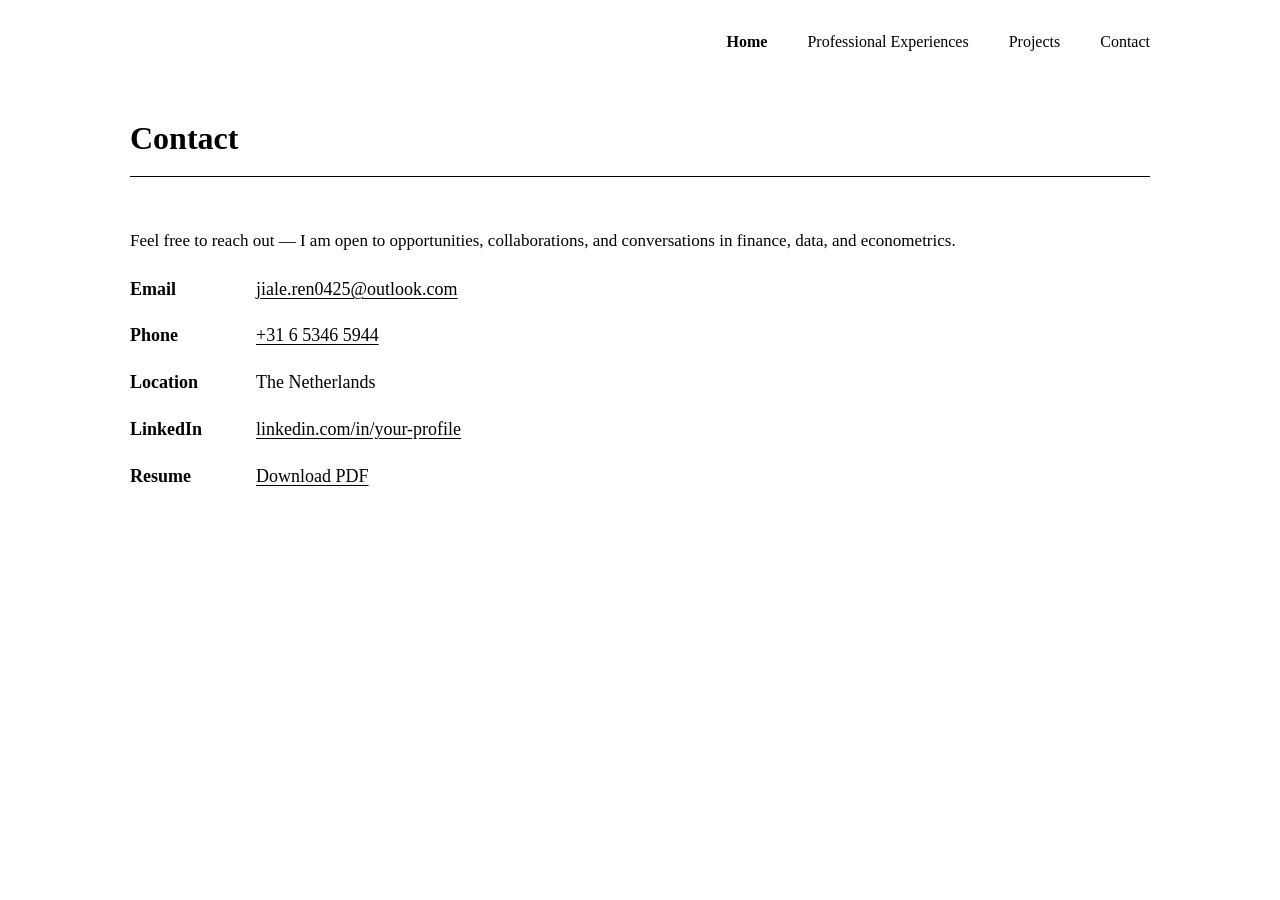
==== contact.html @ ab1dc16a "Add files via upload" ====
<!DOCTYPE html>
<html lang="en">
<head>
  <meta charset="UTF-8">
  <meta name="viewport" content="width=device-width, initial-scale=1.0">
  <title>Contact — Jiale Ren</title>
  <link rel="stylesheet" href="styles.css">
</head>
<body>

  <nav>
    <ul>
      <li><a href="index.html" class="active">Home</a></li>
      <li><a href="work.html">Professional Experiences</a></li>
      <li><a href="projects.html">Projects</a></li>
      <li><a href="contact.html">Contact</a></li>
    </ul>
  </nav>

  <main class="container">

    <h1 class="page-title scroll-reveal">Contact</h1>

    <div class="scroll-reveal">
      <p>Feel free to reach out — I am open to opportunities, collaborations, and conversations in finance, data, and econometrics.</p>

      <ul class="contact-list">
        <li>
          <span class="label">Email</span>
          <a href="mailto:jiale.ren0425@outlook.com">jiale.ren0425@outlook.com</a>
        </li>
        <li>
          <span class="label">Phone</span>
          <a href="tel:+31653465944">+31 6 5346 5944</a>
        </li>
        <li>
          <span class="label">Location</span>
          <span>The Netherlands</span>
        </li>
        <li>
          <span class="label">LinkedIn</span>
          <a href="https://www.linkedin.com/in/your-profile" target="_blank" rel="noopener">linkedin.com/in/your-profile</a>
        </li>
        <li>
          <span class="label">Resume</span>
          <a href="assets/resume.pdf" target="_blank" rel="noopener">Download PDF</a>
        </li>
      </ul>
    </div>

  </main>

  <script src="script.js" defer></script>
</body>
</html>
---- styles.css ----
/* ========================================
   Reset & Base
   ======================================== */
* {
  margin: 0;
  padding: 0;
  box-sizing: border-box;
}

html {
  scroll-behavior: smooth;
}

body {
  font-family: "Times New Roman", Times, serif;
  background-color: #ffffff;
  color: #000000;
  line-height: 1.6;
  font-size: 17px;
  -webkit-font-smoothing: antialiased;

  /* Page enter animation */
  opacity: 0;
  animation: pageEnter 0.4s ease forwards;
}

@keyframes pageEnter {
  to { opacity: 1; }
}

/* Page leave (triggered by JS on nav click) */
body.page-leave {
  opacity: 0;
  transition: opacity 0.28s ease;
}

/* ========================================
   Scroll Reveal Animation
   ======================================== */
.scroll-reveal {
  opacity: 0;
  transform: translateY(40px);
  transition:
    opacity 0.8s cubic-bezier(0.16, 1, 0.3, 1),
    transform 0.8s cubic-bezier(0.16, 1, 0.3, 1);
}

.scroll-reveal.visible {
  opacity: 1;
  transform: translateY(0);
}

/* Reduce motion accessibility */
@media (prefers-reduced-motion: reduce) {
  body { animation: none; opacity: 1; }
  body.page-leave { transition: none; }
  .scroll-reveal { opacity: 1; transform: none; transition: none; }
  html { scroll-behavior: auto; }
}

/* ========================================
   Navigation (top right)
   ======================================== */
nav {
  display: flex;
  justify-content: flex-end;
  padding: 28px 40px;
  max-width: 1100px;
  margin: 0 auto;
}

nav ul {
  list-style: none;
  display: flex;
  gap: 40px;
}

nav a {
  color: #000;
  text-decoration: none;
  font-size: 16px;
  transition: opacity 0.2s ease;
}

nav a:hover {
  text-decoration: underline;
}

nav a.active {
  font-weight: bold;
}

/* ========================================
   Page Container
   ======================================== */
.container {
  max-width: 1100px;
  margin: 0 auto;
  padding: 30px 40px 100px;
}

/* ========================================
   Justified Text
   ======================================== */
.hero-content p,
.entry-summary,
.entry-details li,
.education-item .ed-skills,
main > p {
  text-align: justify;
  -webkit-hyphens: auto;
  hyphens: auto;
}

/* ========================================
   Home Page - Hero
   ======================================== */
.hero {
  display: flex;
  align-items: center;
  gap: 70px;
  margin-bottom: 100px;
}

.hero-photo {
  width: 320px;
  height: 320px;
  border-radius: 50%;
  object-fit: cover;
  flex-shrink: 0;
  background-color: #f0f0f0;
  border: 1px solid #e5e5e5;
}

.hero-content h1 {
  font-size: 52px;
  font-weight: bold;
  margin-bottom: 8px;
  letter-spacing: -0.5px;
}

.hero-tagline {
  font-size: 18px;
  font-style: italic;
  margin-bottom: 28px;
  color: #333;
}

.hero-content h2 {
  font-size: 22px;
  font-weight: bold;
  margin-bottom: 12px;
}

.hero-content p {
  font-size: 17px;
  line-height: 1.75;
}

/* ========================================
   Sections (Education, Skills)
   ======================================== */
.section {
  margin-bottom: 80px;
}

.section-title {
  font-size: 28px;
  font-weight: bold;
  margin-bottom: 32px;
  padding-bottom: 12px;
  border-bottom: 1px solid #000;
}

/* Education - horizontal layout */
.education-list {
  display: flex;
  flex-wrap: wrap;
  gap: 50px;
}

.education-item {
  flex: 1;
  min-width: 240px;
}

.education-item h3 {
  font-size: 19px;
  font-weight: bold;
  margin-bottom: 6px;
}

.education-item .school {
  font-size: 17px;
  margin-bottom: 4px;
}

.education-item .date {
  font-size: 15px;
  font-style: italic;
  margin-bottom: 8px;
}

.education-item .ed-skills {
  font-size: 15px;
  line-height: 1.6;
}

/* Skills - two columns */
.skills-grid {
  display: grid;
  grid-template-columns: 1fr 1fr;
  gap: 70px;
}

.skills-column h3 {
  font-size: 19px;
  font-weight: bold;
  margin-bottom: 18px;
}

.skills-column ul {
  list-style: none;
}

.skills-column li {
  padding: 5px 0;
  font-size: 16px;
}

/* Languages & Interests row */
.misc-row {
  display: flex;
  flex-wrap: wrap;
  gap: 70px;
}

.misc-row > div {
  flex: 1;
  min-width: 240px;
}

.misc-row h3 {
  font-size: 19px;
  font-weight: bold;
  margin-bottom: 12px;
}

.misc-row p {
  font-size: 16px;
}

/* ========================================
   Work / Project Entries
   ======================================== */
.page-title {
  font-size: 32px;
  font-weight: bold;
  margin-bottom: 50px;
  padding-bottom: 12px;
  border-bottom: 1px solid #000;
}

.entry {
  margin-bottom: 55px;
}

.entry-title {
  font-size: 22px;
  font-weight: bold;
  margin-bottom: 6px;
}

.entry-company {
  font-size: 19px;
  font-weight: normal;
  margin-bottom: 12px;
}

.entry-summary {
  font-size: 17px;
  margin-bottom: 16px;
}

.entry-summary.underlined {
  text-decoration: underline;
  text-underline-offset: 3px;
}

.entry-details {
  list-style: none;
  padding-left: 0;
}

.entry-details li {
  font-size: 15px;
  margin-bottom: 12px;
  padding-left: 22px;
  position: relative;
  line-height: 1.7;
}

.entry-details li::before {
  content: "•";
  position: absolute;
  left: 4px;
  font-size: 16px;
}

.entry-details strong {
  font-weight: bold;
}

/* ========================================
   Contact Page
   ======================================== */
.contact-list {
  list-style: none;
  font-size: 18px;
  margin-top: 20px;
}

.contact-list li {
  margin-bottom: 18px;
  display: flex;
  gap: 16px;
}

.contact-list .label {
  font-weight: bold;
  min-width: 110px;
}

.contact-list a {
  color: #000;
  text-decoration: underline;
  text-underline-offset: 3px;
}

/* ========================================
   Responsive
   ======================================== */
@media (max-width: 768px) {
  nav {
    justify-content: center;
    padding: 24px 20px;
  }

  nav ul {
    gap: 24px;
    flex-wrap: wrap;
    justify-content: center;
  }

  .container {
    padding: 30px 24px 80px;
  }

  .hero {
    flex-direction: column;
    text-align: center;
    gap: 32px;
    margin-bottom: 70px;
  }

  .hero-content h1 {
    font-size: 38px;
  }

  .skills-grid,
  .misc-row {
    grid-template-columns: 1fr;
    flex-direction: column;
    gap: 40px;
  }

  .page-title {
    font-size: 26px;
  }

  .entry-title {
    font-size: 20px;
  }
}
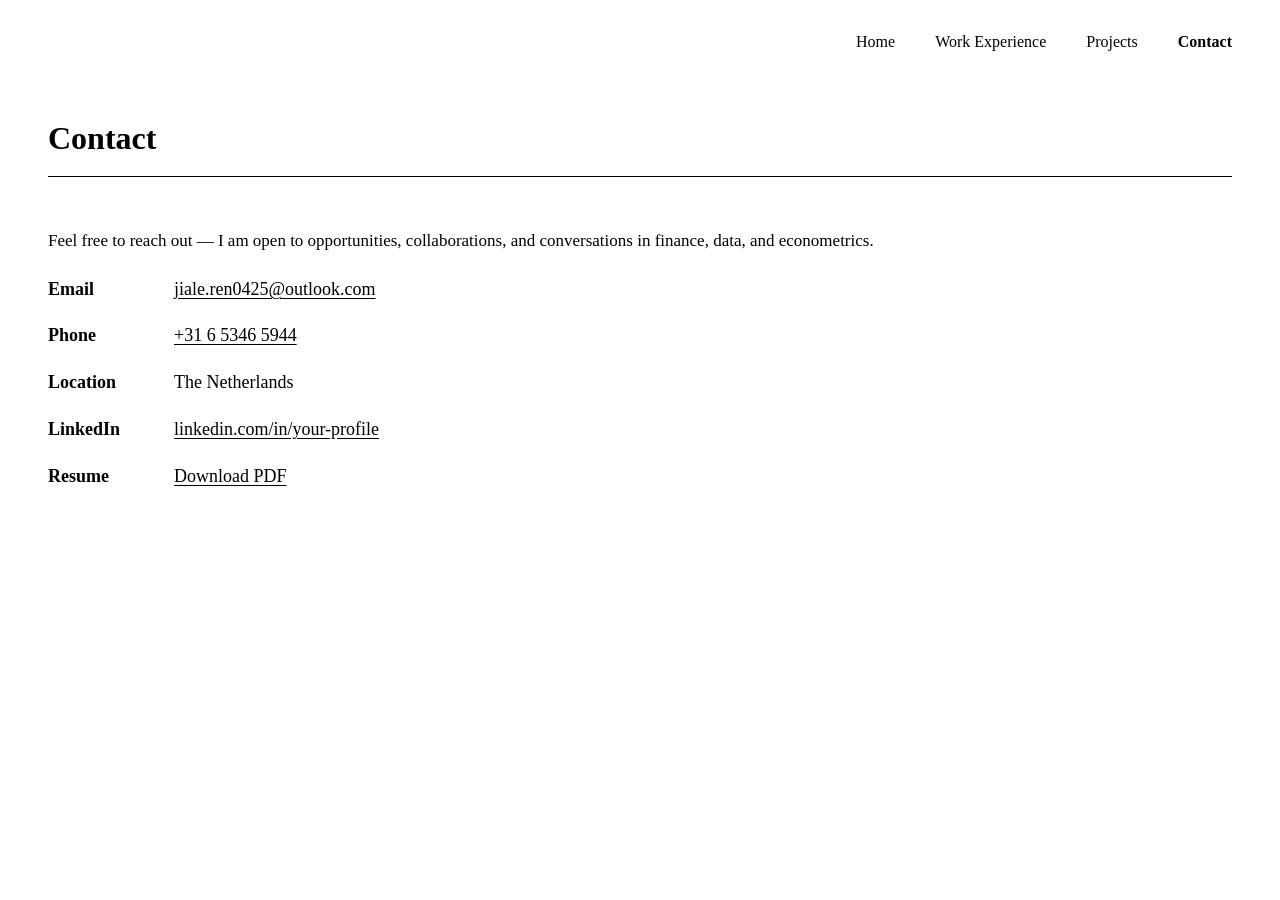
==== commit 5186c429: "Add files via upload" ====
--- a/contact.html
+++ b/contact.html
@@ -10,10 +10,10 @@
 
   <nav>
     <ul>
-      <li><a href="index.html" class="active">Home</a></li>
-      <li><a href="work.html">Professional Experiences</a></li>
+      <li><a href="index.html">Home</a></li>
+      <li><a href="work.html">Work Experience</a></li>
       <li><a href="projects.html">Projects</a></li>
-      <li><a href="contact.html">Contact</a></li>
+      <li><a href="contact.html" class="active">Contact</a></li>
     </ul>
   </nav>
 
--- a/styles.css
+++ b/styles.css
@@ -64,8 +64,8 @@
 nav {
   display: flex;
   justify-content: flex-end;
-  padding: 28px 40px;
-  max-width: 1100px;
+  padding: 28px 28px;
+  max-width: 1240px;
   margin: 0 auto;
 }
 
@@ -94,9 +94,9 @@
    Page Container
    ======================================== */
 .container {
-  max-width: 1100px;
+  max-width: 1240px;
   margin: 0 auto;
-  padding: 30px 40px 100px;
+  padding: 30px 28px 100px;
 }
 
 /* ========================================
@@ -125,11 +125,9 @@
 .hero-photo {
   width: 320px;
   height: 320px;
-  border-radius: 50%;
-  object-fit: cover;
+  object-fit: contain;
   flex-shrink: 0;
-  background-color: #f0f0f0;
-  border: 1px solid #e5e5e5;
+  background-color: transparent;
 }
 
 .hero-content h1 {
@@ -172,38 +170,67 @@
   border-bottom: 1px solid #000;
 }
 
-/* Education - horizontal layout */
+/* Education - stacked rows, full width each */
 .education-list {
   display: flex;
-  flex-wrap: wrap;
-  gap: 50px;
-}
-
-.education-item {
-  flex: 1;
-  min-width: 240px;
-}
-
-.education-item h3 {
+  flex-direction: column;
+  gap: 28px;
+}
+
+.education-item .ed-row {
+  display: flex;
+  justify-content: space-between;
+  align-items: baseline;
+  gap: 20px;
+  margin-bottom: 4px;
+}
+
+.education-item .ed-degree {
   font-size: 19px;
   font-weight: bold;
-  margin-bottom: 6px;
+}
+
+.education-item .ed-date {
+  font-size: 16px;
+  font-style: italic;
+  white-space: nowrap;
+  flex-shrink: 0;
 }
 
 .education-item .school {
   font-size: 17px;
-  margin-bottom: 4px;
-}
-
-.education-item .date {
-  font-size: 15px;
-  font-style: italic;
-  margin-bottom: 8px;
-}
-
-.education-item .ed-skills {
+  margin-bottom: 6px;
+}
+
+.education-item .ed-skills,
+.education-item .ed-thesis {
   font-size: 15px;
   line-height: 1.6;
+}
+
+.education-item .ed-thesis {
+  margin-top: 4px;
+}
+
+/* Prize list */
+.prize-list {
+  list-style: none;
+  padding-left: 0;
+}
+
+.prize-list li {
+  font-size: 16px;
+  margin-bottom: 10px;
+  padding-left: 22px;
+  position: relative;
+  line-height: 1.6;
+}
+
+.prize-list li::before {
+  content: "•";
+  position: absolute;
+  left: 4px;
+  font-size: 16px;
 }
 
 /* Skills - two columns */
@@ -219,13 +246,56 @@
   margin-bottom: 18px;
 }
 
-.skills-column ul {
+/* Hard skills: categorized with bold category + indented items */
+.skills-category {
+  margin-bottom: 16px;
+}
+
+.skills-category .cat-name {
+  font-weight: bold;
+  font-size: 16px;
+  margin-bottom: 4px;
+}
+
+.skills-category .cat-items {
+  font-size: 16px;
+  padding-left: 24px;
+  line-height: 1.6;
+}
+
+/* Soft skills: simple list */
+.skills-column ul.soft-list {
   list-style: none;
 }
 
-.skills-column li {
+.skills-column ul.soft-list li {
   padding: 5px 0;
   font-size: 16px;
+}
+
+/* Certifications */
+.cert-list {
+  list-style: none;
+  padding-left: 0;
+}
+
+.cert-list li {
+  font-size: 16px;
+  margin-bottom: 10px;
+  padding-left: 22px;
+  position: relative;
+  line-height: 1.6;
+}
+
+.cert-list li::before {
+  content: "•";
+  position: absolute;
+  left: 4px;
+  font-size: 16px;
+}
+
+.cert-list li strong {
+  font-weight: bold;
 }
 
 /* Languages & Interests row */
@@ -261,14 +331,102 @@
   border-bottom: 1px solid #000;
 }
 
+/* ========================================
+   Project Tabs
+   ======================================== */
+.tabs {
+  display: flex;
+  gap: 0;
+  margin-bottom: 50px;
+  border-bottom: 1px solid #000;
+}
+
+.tab-button {
+  font-family: "Times New Roman", Times, serif;
+  font-size: 18px;
+  background: none;
+  border: none;
+  color: #666;
+  padding: 14px 28px;
+  cursor: pointer;
+  position: relative;
+  transition: color 0.25s ease;
+  letter-spacing: 0.2px;
+}
+
+.tab-button:hover {
+  color: #000;
+}
+
+.tab-button.active {
+  color: #000;
+  font-weight: bold;
+}
+
+/* Underline indicator that slides under the active tab */
+.tab-button.active::after {
+  content: "";
+  position: absolute;
+  left: 12px;
+  right: 12px;
+  bottom: -1px;
+  height: 2px;
+  background-color: #000;
+  animation: tabUnderline 0.35s cubic-bezier(0.16, 1, 0.3, 1);
+}
+
+@keyframes tabUnderline {
+  from { transform: scaleX(0); opacity: 0; }
+  to   { transform: scaleX(1); opacity: 1; }
+}
+
+.tab-panel {
+  display: none;
+}
+
+.tab-panel.active {
+  display: block;
+  animation: tabFadeIn 0.45s cubic-bezier(0.16, 1, 0.3, 1);
+}
+
+@keyframes tabFadeIn {
+  from { opacity: 0; transform: translateY(12px); }
+  to   { opacity: 1; transform: translateY(0); }
+}
+
+@media (prefers-reduced-motion: reduce) {
+  .tab-button.active::after,
+  .tab-panel.active {
+    animation: none;
+  }
+}
+
+/* ========================================
+   Work / Project Entries
+   ======================================== */
 .entry {
   margin-bottom: 55px;
 }
 
+/* Work entry: title left, date right on same line */
+.entry-header {
+  display: flex;
+  justify-content: space-between;
+  align-items: baseline;
+  gap: 20px;
+  margin-bottom: 6px;
+}
+
 .entry-title {
   font-size: 22px;
   font-weight: bold;
-  margin-bottom: 6px;
+}
+
+.entry-date {
+  font-size: 18px;
+  font-weight: bold;
+  white-space: nowrap;
+  flex-shrink: 0;
 }
 
 .entry-company {
@@ -293,18 +451,18 @@
 }
 
 .entry-details li {
-  font-size: 15px;
-  margin-bottom: 12px;
+  font-size: 16px;
+  margin-bottom: 14px;
   padding-left: 22px;
   position: relative;
-  line-height: 1.7;
+  line-height: 1.75;
 }
 
 .entry-details li::before {
   content: "•";
   position: absolute;
   left: 4px;
-  font-size: 16px;
+  font-size: 17px;
 }
 
 .entry-details strong {
@@ -353,7 +511,7 @@
   }
 
   .container {
-    padding: 30px 24px 80px;
+    padding: 30px 20px 80px;
   }
 
   .hero {
@@ -363,6 +521,11 @@
     margin-bottom: 70px;
   }
 
+  .hero-photo {
+    width: 240px;
+    height: 240px;
+  }
+
   .hero-content h1 {
     font-size: 38px;
   }
@@ -378,7 +541,30 @@
     font-size: 26px;
   }
 
+  .entry-header {
+    flex-direction: column;
+    gap: 4px;
+  }
+
   .entry-title {
     font-size: 20px;
   }
-}
+
+  .entry-date {
+    font-size: 16px;
+  }
+
+  .education-item .ed-row {
+    flex-direction: column;
+    gap: 4px;
+  }
+
+  .tabs {
+    flex-wrap: wrap;
+  }
+
+  .tab-button {
+    font-size: 16px;
+    padding: 12px 16px;
+  }
+}
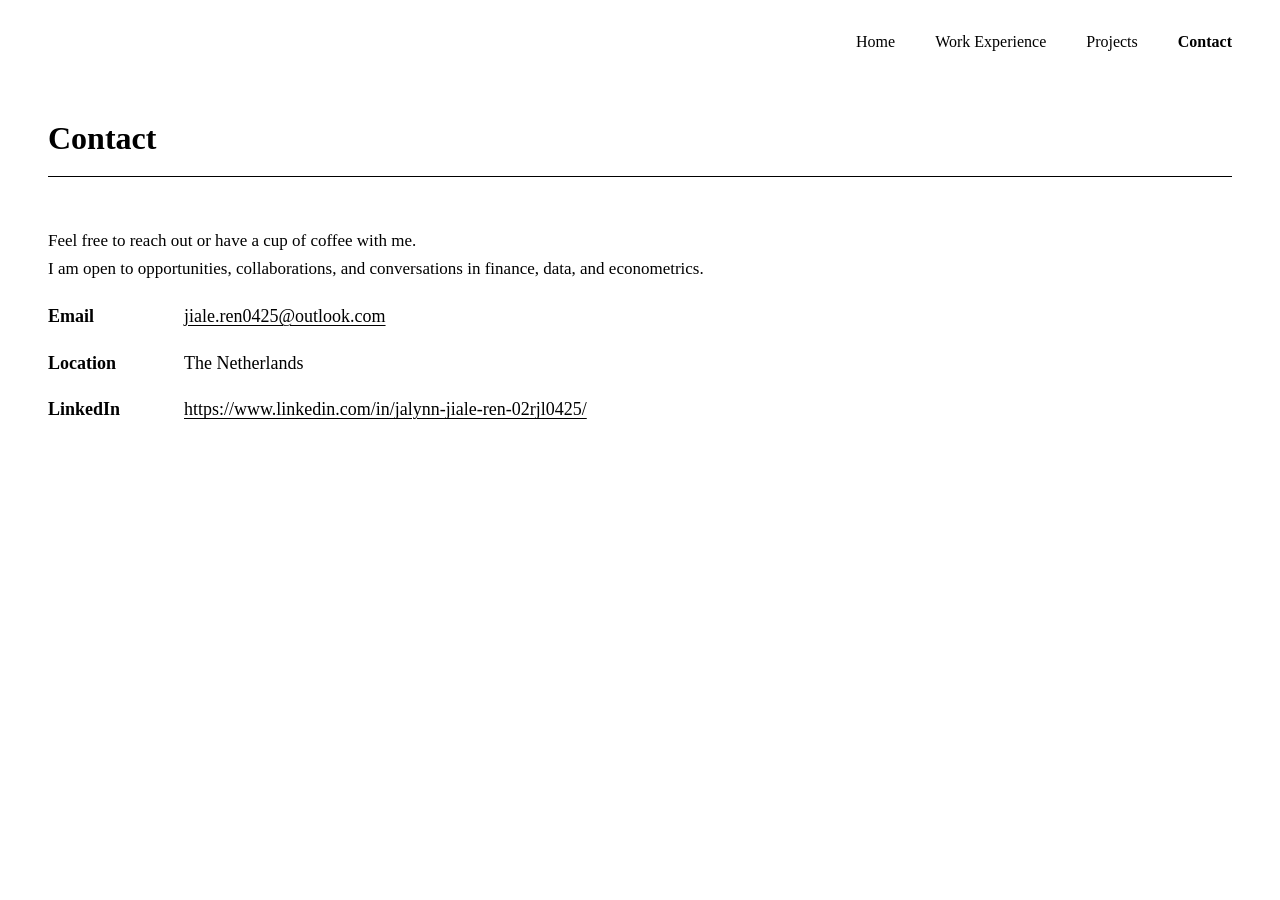
==== commit 5e6a1bc2: "Add files via upload" ====
--- a/contact.html
+++ b/contact.html
@@ -22,7 +22,8 @@
     <h1 class="page-title scroll-reveal">Contact</h1>
 
     <div class="scroll-reveal">
-      <p>Feel free to reach out — I am open to opportunities, collaborations, and conversations in finance, data, and econometrics.</p>
+      <p>Feel free to reach out or have a cup of coffee with me.
+      <p>I am open to opportunities, collaborations, and conversations in finance, data, and econometrics.</p>
 
       <ul class="contact-list">
         <li>
@@ -30,20 +31,12 @@
           <a href="mailto:jiale.ren0425@outlook.com">jiale.ren0425@outlook.com</a>
         </li>
         <li>
-          <span class="label">Phone</span>
-          <a href="tel:+31653465944">+31 6 5346 5944</a>
-        </li>
-        <li>
           <span class="label">Location</span>
           <span>The Netherlands</span>
         </li>
         <li>
           <span class="label">LinkedIn</span>
-          <a href="https://www.linkedin.com/in/your-profile" target="_blank" rel="noopener">linkedin.com/in/your-profile</a>
-        </li>
-        <li>
-          <span class="label">Resume</span>
-          <a href="assets/resume.pdf" target="_blank" rel="noopener">Download PDF</a>
+          <a href="https://www.linkedin.com/in/jalynn-jiale-ren-02rjl0425/" target="_blank" rel="noopener">https://www.linkedin.com/in/jalynn-jiale-ren-02rjl0425/</a>
         </li>
       </ul>
     </div>
--- a/styles.css
+++ b/styles.css
@@ -486,7 +486,7 @@
 
 .contact-list .label {
   font-weight: bold;
-  min-width: 110px;
+  min-width: 120px;
 }
 
 .contact-list a {
